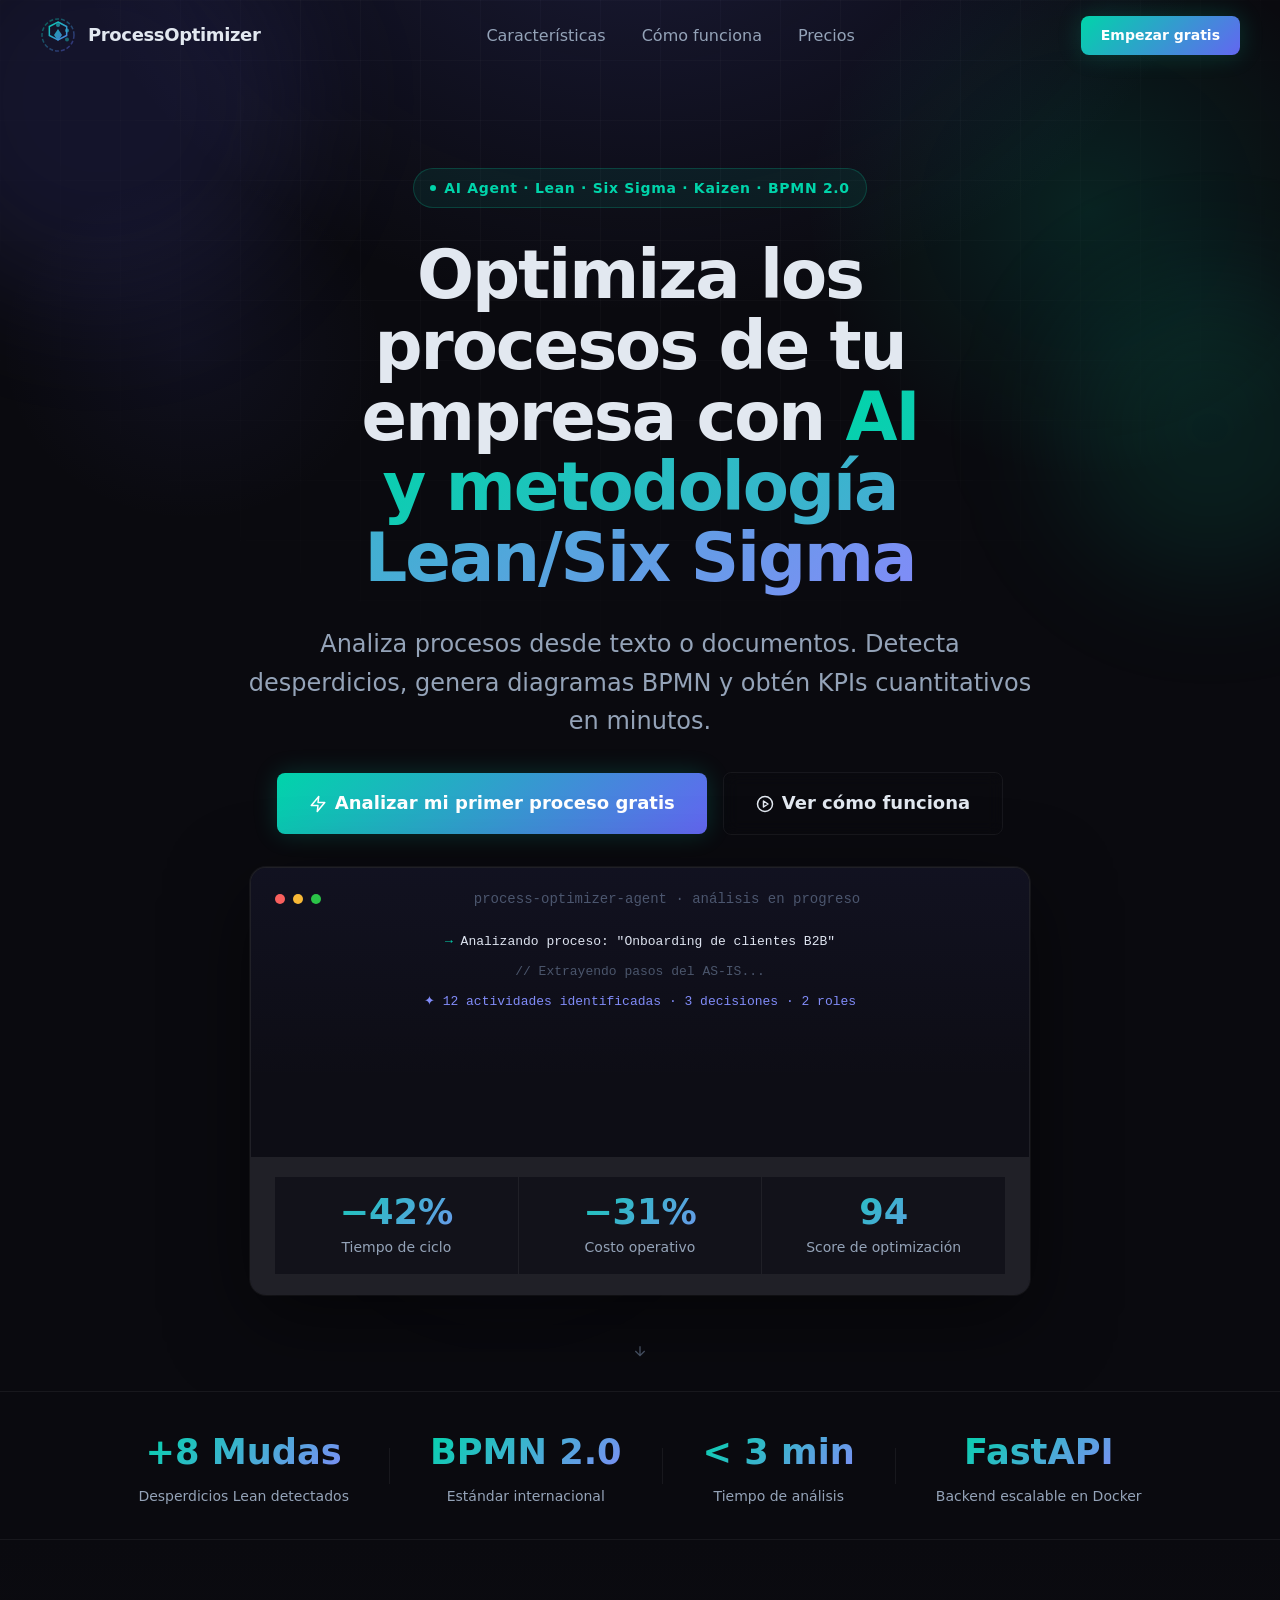
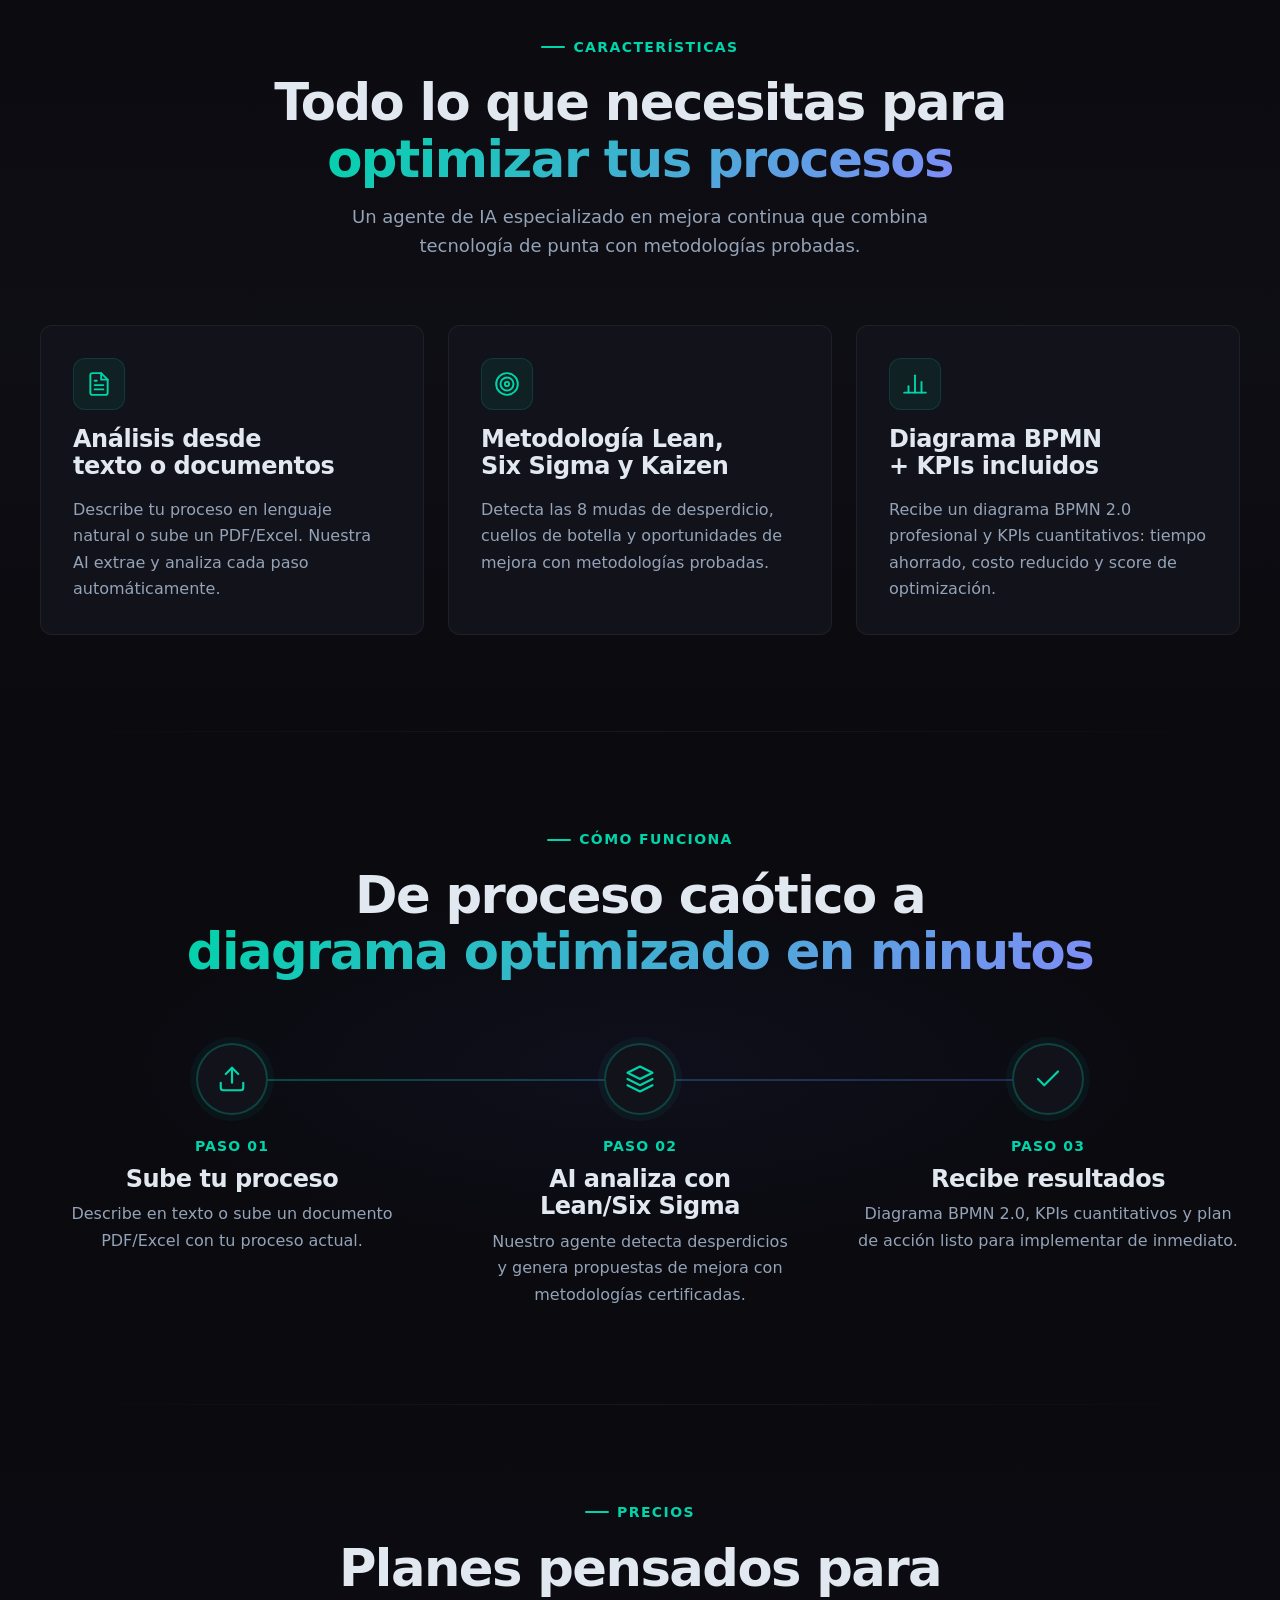
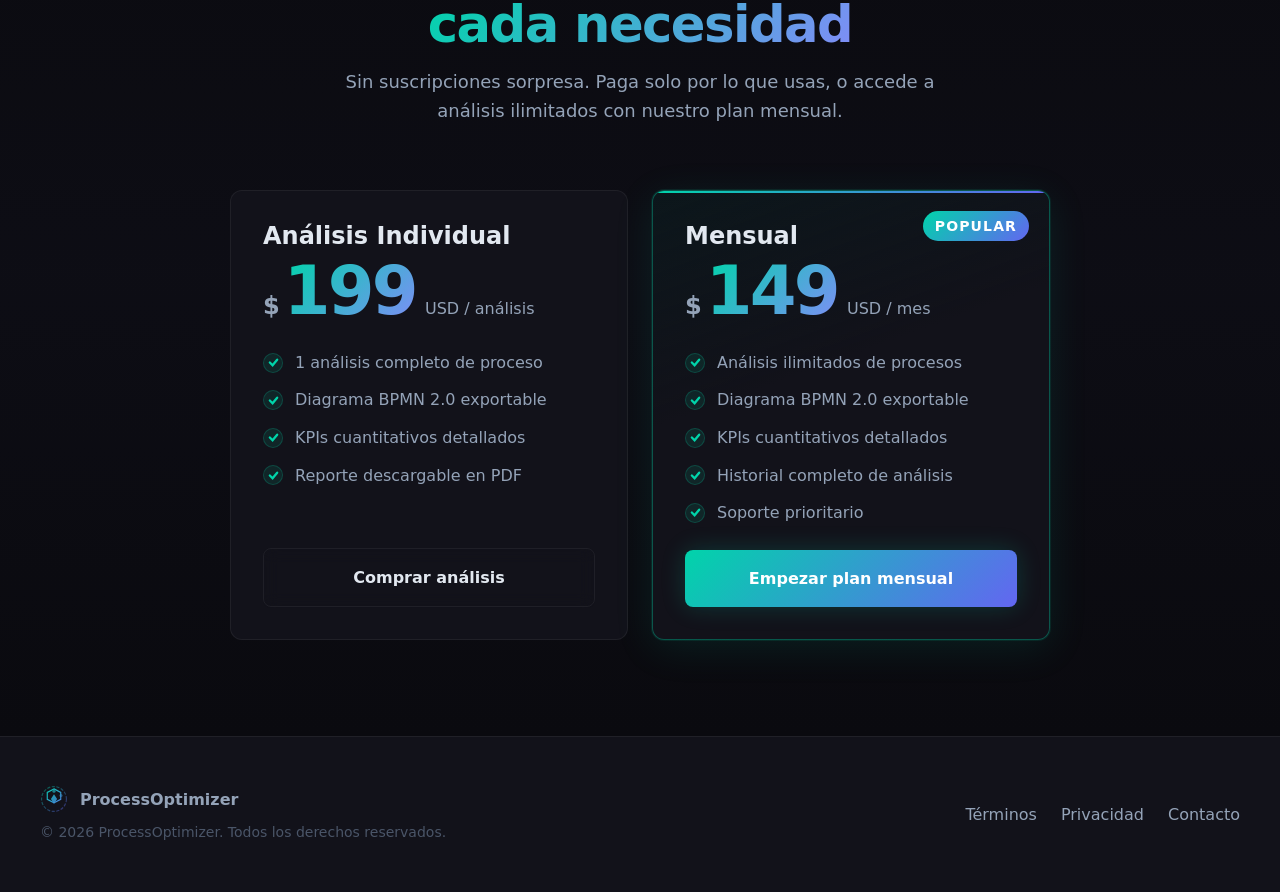
==== docs/index.html @ 510ff32e "feat: add frontend SaaS pages (landing + dashboard) - index.html: Landing page with hero, features, " ====
<!DOCTYPE html>
<html lang="es" data-theme="dark">
<head>
  <meta charset="UTF-8" />
  <meta name="viewport" content="width=device-width, initial-scale=1.0" />
  <title>ProcessOptimizer — Optimiza procesos con AI y Lean/Six Sigma</title>
  <meta name="description" content="Analiza procesos desde texto o documentos. Detecta desperdicios, genera diagramas BPMN 2.0 y obtén KPIs cuantitativos en minutos con metodología Lean/Six Sigma." />
  <meta property="og:title" content="ProcessOptimizer — AI + Lean/Six Sigma" />
  <meta property="og:description" content="Analiza procesos desde texto o documentos. Detecta desperdicios, genera diagramas BPMN 2.0 y obtén KPIs cuantitativos en minutos." />
  <meta property="og:type" content="website" />

  <!-- Fonts -->
  <link rel="preconnect" href="https://api.fontshare.com" crossorigin />
  <link href="https://api.fontshare.com/v2/css?f[]=general-sans@400,500,600,700&f[]=cabinet-grotesk@700,800&display=swap" rel="stylesheet" />

  <style>
    /* ============================================================
       DESIGN TOKENS
    ============================================================ */
    :root {
      /* Brand Colors */
      --color-bg: #0a0a0f;
      --color-surface: #12121a;
      --color-surface-2: #16161f;
      --color-border: rgba(255, 255, 255, 0.06);
      --color-border-hover: rgba(0, 212, 170, 0.3);

      /* Text */
      --color-text: #e2e8f0;
      --color-text-muted: #94a3b8;
      --color-text-faint: #4a5568;

      /* Accents */
      --color-primary: #00d4aa;
      --color-primary-hover: #00bfa0;
      --color-primary-glow: rgba(0, 212, 170, 0.15);
      --color-secondary: #6366f1;
      --color-secondary-glow: rgba(99, 102, 241, 0.15);

      /* Gradient */
      --gradient-brand: linear-gradient(135deg, #00d4aa 0%, #6366f1 100%);
      --gradient-brand-text: linear-gradient(135deg, #00d4aa 0%, #818cf8 100%);
      --gradient-hero-bg: radial-gradient(ellipse 80% 60% at 50% 0%, rgba(99, 102, 241, 0.12) 0%, transparent 70%),
                          radial-gradient(ellipse 40% 40% at 80% 20%, rgba(0, 212, 170, 0.08) 0%, transparent 60%);

      /* Type Scale */
      --text-xs: clamp(0.75rem, 0.7rem + 0.25vw, 0.875rem);
      --text-sm: clamp(0.875rem, 0.8rem + 0.35vw, 1rem);
      --text-base: clamp(1rem, 0.95rem + 0.25vw, 1.125rem);
      --text-lg: clamp(1.125rem, 1rem + 0.75vw, 1.5rem);
      --text-xl: clamp(1.5rem, 1.2rem + 1.25vw, 2.25rem);
      --text-2xl: clamp(2rem, 1.2rem + 2.5vw, 3.5rem);
      --text-3xl: clamp(2.5rem, 1rem + 4vw, 5rem);

      /* Spacing */
      --space-1: 0.25rem;
      --space-2: 0.5rem;
      --space-3: 0.75rem;
      --space-4: 1rem;
      --space-5: 1.25rem;
      --space-6: 1.5rem;
      --space-8: 2rem;
      --space-10: 2.5rem;
      --space-12: 3rem;
      --space-16: 4rem;
      --space-20: 5rem;
      --space-24: 6rem;

      /* Border radius */
      --radius-sm: 0.375rem;
      --radius-md: 0.5rem;
      --radius-lg: 0.75rem;
      --radius-xl: 12px;
      --radius-btn: 8px;
      --radius-full: 9999px;

      /* Transitions */
      --transition: 200ms cubic-bezier(0.16, 1, 0.3, 1);
      --transition-slow: 400ms cubic-bezier(0.16, 1, 0.3, 1);

      /* Layout */
      --content-narrow: 640px;
      --content-default: 960px;
      --content-wide: 1200px;

      /* Fonts */
      --font-body: 'General Sans', 'Inter', system-ui, sans-serif;
      --font-display: 'Cabinet Grotesk', 'General Sans', system-ui, sans-serif;
    }

    /* ============================================================
       BASE RESET
    ============================================================ */
    *, *::before, *::after {
      box-sizing: border-box;
      margin: 0;
      padding: 0;
    }

    html {
      -webkit-font-smoothing: antialiased;
      -moz-osx-font-smoothing: grayscale;
      text-rendering: optimizeLegibility;
      text-size-adjust: none;
      scroll-behavior: smooth;
      scroll-padding-top: 80px;
    }

    body {
      min-height: 100dvh;
      font-family: var(--font-body);
      font-size: var(--text-base);
      color: var(--color-text);
      background-color: var(--color-bg);
      line-height: 1.6;
      overflow-x: hidden;
    }

    img, picture, video, canvas, svg { display: block; max-width: 100%; }
    ul[role='list'], ol[role='list'] { list-style: none; }
    input, button, textarea, select { font: inherit; color: inherit; }
    h1, h2, h3, h4 { text-wrap: balance; line-height: 1.15; }
    p, li { text-wrap: pretty; max-width: 72ch; }

    a { color: inherit; text-decoration: none; }
    button { cursor: pointer; background: none; border: none; }

    ::selection {
      background: rgba(0, 212, 170, 0.2);
      color: var(--color-text);
    }

    :focus-visible {
      outline: 2px solid var(--color-primary);
      outline-offset: 3px;
      border-radius: var(--radius-sm);
    }

    @media (prefers-reduced-motion: reduce) {
      *, *::before, *::after {
        animation-duration: 0.01ms !important;
        animation-iteration-count: 1 !important;
        transition-duration: 0.01ms !important;
      }
    }

    /* ============================================================
       ANIMATED BACKGROUND GRID
    ============================================================ */
    .hero-bg {
      position: absolute;
      inset: 0;
      overflow: hidden;
      pointer-events: none;
      z-index: 0;
    }

    .hero-bg::before {
      content: '';
      position: absolute;
      inset: 0;
      background-image:
        linear-gradient(rgba(255,255,255,0.025) 1px, transparent 1px),
        linear-gradient(90deg, rgba(255,255,255,0.025) 1px, transparent 1px);
      background-size: 60px 60px;
      mask-image: radial-gradient(ellipse 80% 70% at 50% 0%, black 30%, transparent 80%);
      -webkit-mask-image: radial-gradient(ellipse 80% 70% at 50% 0%, black 30%, transparent 80%);
    }

    .hero-bg::after {
      content: '';
      position: absolute;
      inset: 0;
      background:
        radial-gradient(ellipse 70% 50% at 50% -10%, rgba(99, 102, 241, 0.18) 0%, transparent 65%),
        radial-gradient(ellipse 40% 35% at 85% 15%, rgba(0, 212, 170, 0.12) 0%, transparent 55%),
        radial-gradient(ellipse 30% 25% at 15% 25%, rgba(99, 102, 241, 0.07) 0%, transparent 50%);
      animation: bgPulse 8s ease-in-out infinite alternate;
    }

    @keyframes bgPulse {
      0% { opacity: 0.7; }
      100% { opacity: 1; }
    }

    /* Floating orbs */
    .orb {
      position: absolute;
      border-radius: 50%;
      filter: blur(60px);
      pointer-events: none;
      animation: orbFloat 12s ease-in-out infinite;
    }
    .orb-1 {
      width: 400px; height: 400px;
      background: rgba(99, 102, 241, 0.12);
      top: -100px; left: -100px;
      animation-delay: 0s;
    }
    .orb-2 {
      width: 300px; height: 300px;
      background: rgba(0, 212, 170, 0.1);
      top: 20%; right: -80px;
      animation-delay: -4s;
    }
    .orb-3 {
      width: 250px; height: 250px;
      background: rgba(99, 102, 241, 0.08);
      bottom: 10%; left: 30%;
      animation-delay: -8s;
    }

    @keyframes orbFloat {
      0%, 100% { transform: translateY(0) scale(1); }
      33% { transform: translateY(-30px) scale(1.05); }
      66% { transform: translateY(20px) scale(0.95); }
    }

    /* ============================================================
       TYPOGRAPHY HELPERS
    ============================================================ */
    .gradient-text {
      background: var(--gradient-brand-text);
      -webkit-background-clip: text;
      -webkit-text-fill-color: transparent;
      background-clip: text;
    }

    .section-label {
      font-size: var(--text-xs);
      font-weight: 600;
      letter-spacing: 0.1em;
      text-transform: uppercase;
      color: var(--color-primary);
      display: inline-flex;
      align-items: center;
      gap: var(--space-2);
    }

    .section-label::before {
      content: '';
      display: block;
      width: 24px;
      height: 2px;
      background: var(--color-primary);
      border-radius: var(--radius-full);
    }

    /* ============================================================
       BUTTONS
    ============================================================ */
    .btn {
      display: inline-flex;
      align-items: center;
      justify-content: center;
      gap: var(--space-2);
      font-size: var(--text-sm);
      font-weight: 600;
      border-radius: var(--radius-btn);
      padding: var(--space-3) var(--space-6);
      transition: all var(--transition);
      white-space: nowrap;
      position: relative;
      overflow: hidden;
    }

    .btn-primary {
      background: var(--gradient-brand);
      color: #fff;
      box-shadow: 0 0 24px rgba(0, 212, 170, 0.2);
    }

    .btn-primary:hover {
      transform: translateY(-2px);
      box-shadow: 0 4px 32px rgba(0, 212, 170, 0.35);
    }

    .btn-primary:active {
      transform: translateY(0);
    }

    .btn-outline {
      background: transparent;
      color: var(--color-text);
      border: 1px solid var(--color-border);
      backdrop-filter: blur(8px);
    }

    .btn-outline:hover {
      border-color: rgba(0, 212, 170, 0.4);
      color: var(--color-primary);
      background: rgba(0, 212, 170, 0.05);
    }

    .btn-ghost {
      color: var(--color-text-muted);
      font-size: var(--text-sm);
      font-weight: 500;
      padding: var(--space-2) var(--space-4);
    }

    .btn-ghost:hover {
      color: var(--color-text);
    }

    .btn-sm {
      padding: var(--space-2) var(--space-5);
      font-size: var(--text-xs);
    }

    /* ============================================================
       NAVIGATION
    ============================================================ */
    .nav {
      position: fixed;
      top: 0;
      left: 0;
      right: 0;
      z-index: 100;
      height: 72px;
      display: flex;
      align-items: center;
      padding: 0 var(--space-6);
      transition: background var(--transition-slow), box-shadow var(--transition-slow), border-color var(--transition-slow);
      border-bottom: 1px solid transparent;
    }

    .nav.scrolled {
      background: rgba(10, 10, 15, 0.85);
      backdrop-filter: blur(16px);
      -webkit-backdrop-filter: blur(16px);
      border-bottom-color: var(--color-border);
      box-shadow: 0 4px 24px rgba(0,0,0,0.3);
    }

    .nav-inner {
      max-width: var(--content-wide);
      width: 100%;
      margin: 0 auto;
      display: flex;
      align-items: center;
      justify-content: space-between;
      gap: var(--space-8);
    }

    .nav-logo {
      display: flex;
      align-items: center;
      gap: var(--space-3);
      flex-shrink: 0;
    }

    .nav-logo-text {
      font-family: var(--font-display);
      font-size: 1.125rem;
      font-weight: 800;
      letter-spacing: -0.02em;
      color: var(--color-text);
    }

    .nav-links {
      display: flex;
      align-items: center;
      gap: var(--space-1);
      list-style: none;
    }

    .nav-links a {
      font-size: var(--text-sm);
      font-weight: 500;
      color: var(--color-text-muted);
      padding: var(--space-2) var(--space-4);
      border-radius: var(--radius-md);
      transition: color var(--transition), background var(--transition);
    }

    .nav-links a:hover {
      color: var(--color-text);
      background: rgba(255,255,255,0.05);
    }

    .nav-right {
      display: flex;
      align-items: center;
      gap: var(--space-3);
    }

    /* Hamburger */
    .nav-hamburger {
      display: none;
      flex-direction: column;
      justify-content: center;
      align-items: center;
      gap: 5px;
      width: 40px;
      height: 40px;
      border-radius: var(--radius-md);
      transition: background var(--transition);
    }

    .nav-hamburger:hover {
      background: rgba(255,255,255,0.05);
    }

    .nav-hamburger span {
      display: block;
      width: 22px;
      height: 2px;
      background: var(--color-text-muted);
      border-radius: var(--radius-full);
      transition: all var(--transition);
    }

    .nav-hamburger.open span:nth-child(1) {
      transform: translateY(7px) rotate(45deg);
    }
    .nav-hamburger.open span:nth-child(2) {
      opacity: 0;
      transform: scaleX(0);
    }
    .nav-hamburger.open span:nth-child(3) {
      transform: translateY(-7px) rotate(-45deg);
    }

    /* Mobile menu */
    .nav-mobile {
      position: fixed;
      top: 72px;
      left: 0;
      right: 0;
      background: rgba(10, 10, 15, 0.97);
      backdrop-filter: blur(20px);
      -webkit-backdrop-filter: blur(20px);
      border-bottom: 1px solid var(--color-border);
      padding: var(--space-6);
      display: flex;
      flex-direction: column;
      gap: var(--space-2);
      z-index: 99;
      transform: translateY(-100%);
      opacity: 0;
      transition: transform var(--transition-slow), opacity var(--transition-slow);
      pointer-events: none;
    }

    .nav-mobile.open {
      transform: translateY(0);
      opacity: 1;
      pointer-events: all;
    }

    .nav-mobile a {
      font-size: var(--text-base);
      font-weight: 500;
      color: var(--color-text-muted);
      padding: var(--space-3) var(--space-4);
      border-radius: var(--radius-md);
      transition: all var(--transition);
    }

    .nav-mobile a:hover {
      color: var(--color-text);
      background: rgba(255,255,255,0.05);
    }

    .nav-mobile .btn {
      width: 100%;
      margin-top: var(--space-2);
    }

    /* ============================================================
       HERO SECTION
    ============================================================ */
    .hero {
      position: relative;
      min-height: 100vh;
      display: flex;
      align-items: center;
      padding: 0 var(--space-6);
      padding-top: 72px;
      overflow: hidden;
    }

    .hero-content {
      position: relative;
      z-index: 1;
      max-width: var(--content-wide);
      width: 100%;
      margin: 0 auto;
      padding: clamp(var(--space-16), 10vw, var(--space-24)) 0;
      display: flex;
      flex-direction: column;
      align-items: center;
      text-align: center;
      gap: var(--space-8);
    }

    .hero-badge {
      display: inline-flex;
      align-items: center;
      gap: var(--space-2);
      background: rgba(0, 212, 170, 0.08);
      border: 1px solid rgba(0, 212, 170, 0.2);
      padding: var(--space-2) var(--space-4);
      border-radius: var(--radius-full);
      font-size: var(--text-xs);
      font-weight: 600;
      color: var(--color-primary);
      letter-spacing: 0.05em;
    }

    .hero-badge-dot {
      width: 6px;
      height: 6px;
      border-radius: 50%;
      background: var(--color-primary);
      animation: pulse 2s ease-in-out infinite;
    }

    @keyframes pulse {
      0%, 100% { opacity: 1; transform: scale(1); }
      50% { opacity: 0.6; transform: scale(0.85); }
    }

    .hero h1 {
      font-family: var(--font-display);
      font-size: var(--text-3xl);
      font-weight: 800;
      letter-spacing: -0.03em;
      line-height: 1.05;
      max-width: 16ch;
    }

    .hero-sub {
      font-size: var(--text-lg);
      color: var(--color-text-muted);
      max-width: 52ch;
      line-height: 1.6;
    }

    .hero-ctas {
      display: flex;
      align-items: center;
      gap: var(--space-4);
      flex-wrap: wrap;
      justify-content: center;
    }

    .hero-ctas .btn {
      padding: var(--space-4) var(--space-8);
      font-size: var(--text-base);
    }

    .hero-ctas .btn-outline {
      display: flex;
      align-items: center;
      gap: var(--space-2);
    }

    .hero-scroll-hint {
      position: absolute;
      bottom: var(--space-8);
      left: 50%;
      transform: translateX(-50%);
      display: flex;
      flex-direction: column;
      align-items: center;
      gap: var(--space-2);
      color: var(--color-text-faint);
      font-size: var(--text-xs);
      animation: scrollBounce 2s ease-in-out infinite;
    }

    @keyframes scrollBounce {
      0%, 100% { transform: translateX(-50%) translateY(0); }
      50% { transform: translateX(-50%) translateY(6px); }
    }

    /* Hero visual: floating card mockup */
    .hero-visual {
      width: 100%;
      max-width: 780px;
      background: var(--color-surface);
      border: 1px solid var(--color-border);
      border-radius: 16px;
      overflow: hidden;
      box-shadow: 0 24px 80px rgba(0,0,0,0.5), 0 0 0 1px var(--color-border);
      position: relative;
    }

    .hero-visual::before {
      content: '';
      position: absolute;
      inset: 0;
      background: linear-gradient(180deg, rgba(99,102,241,0.05) 0%, transparent 50%);
      pointer-events: none;
      z-index: 1;
    }

    .hero-terminal {
      background: #0d0d15;
      padding: var(--space-5) var(--space-6);
    }

    .terminal-bar {
      display: flex;
      align-items: center;
      gap: var(--space-2);
      margin-bottom: var(--space-4);
    }

    .terminal-dot {
      width: 10px; height: 10px; border-radius: 50%;
    }
    .dot-red { background: #ff5f57; }
    .dot-yellow { background: #febc2e; }
    .dot-green { background: #28c840; }

    .terminal-title {
      flex: 1;
      text-align: center;
      font-size: var(--text-xs);
      color: var(--color-text-faint);
      font-family: 'SF Mono', 'Fira Code', monospace;
    }

    .terminal-line {
      font-family: 'SF Mono', 'Fira Code', 'Consolas', monospace;
      font-size: 0.8125rem;
      line-height: 1.7;
      color: #a8b1c2;
      padding: var(--space-1) 0;
    }

    .terminal-line .prompt { color: #00d4aa; }
    .terminal-line .cmd { color: #e2e8f0; }
    .terminal-line .comment { color: #4a5568; }
    .terminal-line .output { color: #818cf8; }
    .terminal-line .success { color: #00d4aa; }
    .terminal-line .warning { color: #fbbf24; }

    .hero-metrics {
      display: grid;
      grid-template-columns: repeat(3, 1fr);
      padding: var(--space-5) var(--space-6);
      gap: 1px;
      background: var(--color-border);
    }

    .metric-card {
      background: var(--color-surface);
      padding: var(--space-4) var(--space-5);
      text-align: center;
    }

    .metric-value {
      font-family: var(--font-display);
      font-size: var(--text-xl);
      font-weight: 800;
      background: var(--gradient-brand-text);
      -webkit-background-clip: text;
      -webkit-text-fill-color: transparent;
      background-clip: text;
      line-height: 1.1;
    }

    .metric-label {
      font-size: var(--text-xs);
      color: var(--color-text-muted);
      margin-top: var(--space-1);
    }

    /* ============================================================
       SECTIONS COMMON
    ============================================================ */
    .section {
      padding: clamp(var(--space-16), 8vw, var(--space-24)) var(--space-6);
    }

    .section-inner {
      max-width: var(--content-wide);
      margin: 0 auto;
    }

    .section-header {
      text-align: center;
      margin-bottom: clamp(var(--space-10), 5vw, var(--space-16));
      display: flex;
      flex-direction: column;
      align-items: center;
      gap: var(--space-4);
    }

    .section-title {
      font-family: var(--font-display);
      font-size: var(--text-2xl);
      font-weight: 800;
      letter-spacing: -0.03em;
      line-height: 1.1;
    }

    .section-desc {
      font-size: var(--text-base);
      color: var(--color-text-muted);
      max-width: 52ch;
      text-align: center;
    }

    /* ============================================================
       FEATURES SECTION
    ============================================================ */
    .features {
      background: linear-gradient(180deg, var(--color-bg) 0%, rgba(18,18,26,0.5) 50%, var(--color-bg) 100%);
    }

    .features-grid {
      display: grid;
      grid-template-columns: repeat(3, 1fr);
      gap: var(--space-6);
    }

    .feature-card {
      background: var(--color-surface);
      border: 1px solid var(--color-border);
      border-radius: var(--radius-xl);
      padding: var(--space-8);
      display: flex;
      flex-direction: column;
      gap: var(--space-4);
      position: relative;
      overflow: hidden;
      transition: border-color var(--transition), box-shadow var(--transition), transform var(--transition);
    }

    .feature-card::before {
      content: '';
      position: absolute;
      inset: 0;
      background: radial-gradient(circle at top left, rgba(0, 212, 170, 0.04) 0%, transparent 60%);
      opacity: 0;
      transition: opacity var(--transition);
    }

    .feature-card:hover {
      border-color: var(--color-border-hover);
      box-shadow: 0 8px 32px rgba(0, 212, 170, 0.08), 0 0 0 1px rgba(0, 212, 170, 0.1);
      transform: translateY(-4px);
    }

    .feature-card:hover::before { opacity: 1; }

    .feature-icon {
      width: 52px;
      height: 52px;
      border-radius: var(--radius-lg);
      background: rgba(0, 212, 170, 0.08);
      border: 1px solid rgba(0, 212, 170, 0.15);
      display: flex;
      align-items: center;
      justify-content: center;
      flex-shrink: 0;
      color: var(--color-primary);
    }

    .feature-title {
      font-family: var(--font-display);
      font-size: var(--text-lg);
      font-weight: 700;
      color: var(--color-text);
      letter-spacing: -0.02em;
    }

    .feature-desc {
      font-size: var(--text-sm);
      color: var(--color-text-muted);
      line-height: 1.65;
    }

    /* ============================================================
       HOW IT WORKS
    ============================================================ */
    .how-it-works {
      position: relative;
    }

    .how-it-works::before {
      content: '';
      position: absolute;
      inset: 0;
      background: radial-gradient(ellipse 60% 40% at 50% 50%, rgba(99, 102, 241, 0.06) 0%, transparent 70%);
      pointer-events: none;
    }

    .steps-grid {
      display: grid;
      grid-template-columns: repeat(3, 1fr);
      gap: var(--space-6);
      position: relative;
    }

    .steps-grid::before {
      content: '';
      position: absolute;
      top: 36px;
      left: calc(16.66% + 26px);
      right: calc(16.66% + 26px);
      height: 2px;
      background: linear-gradient(90deg, rgba(0,212,170,0.3), rgba(99,102,241,0.3));
      z-index: 0;
    }

    .step-card {
      display: flex;
      flex-direction: column;
      align-items: center;
      text-align: center;
      gap: var(--space-5);
      position: relative;
      z-index: 1;
    }

    .step-number-wrap {
      position: relative;
    }

    .step-number {
      width: 72px;
      height: 72px;
      border-radius: 50%;
      background: var(--color-surface);
      border: 2px solid rgba(0, 212, 170, 0.3);
      display: flex;
      align-items: center;
      justify-content: center;
      font-family: var(--font-display);
      font-size: var(--text-xl);
      font-weight: 800;
      background: var(--gradient-brand);
      -webkit-background-clip: text;
      -webkit-text-fill-color: transparent;
      background-clip: text;
      box-shadow: 0 0 0 4px rgba(0, 212, 170, 0.08), 0 0 24px rgba(0, 212, 170, 0.12);
      position: relative;
    }

    .step-number::before {
      content: '';
      position: absolute;
      inset: -2px;
      border-radius: 50%;
      background: var(--gradient-brand);
      z-index: -1;
      opacity: 0.4;
    }

    .step-number-inner {
      width: 72px;
      height: 72px;
      border-radius: 50%;
      background: var(--color-surface);
      border: 2px solid transparent;
      display: flex;
      align-items: center;
      justify-content: center;
      font-family: var(--font-display);
      font-size: var(--text-xl);
      font-weight: 800;
      position: relative;
      z-index: 1;
    }

    .step-number-gradient {
      position: absolute;
      inset: 0;
      border-radius: 50%;
      padding: 2px;
      background: var(--gradient-brand);
      -webkit-mask: linear-gradient(#fff 0 0) content-box, linear-gradient(#fff 0 0);
      -webkit-mask-composite: destination-out;
      mask-composite: exclude;
    }

    .step-icon-wrap {
      width: 72px;
      height: 72px;
      border-radius: 50%;
      background: var(--color-surface);
      border: 2px solid rgba(0, 212, 170, 0.25);
      display: flex;
      align-items: center;
      justify-content: center;
      color: var(--color-primary);
      box-shadow: 0 0 0 6px rgba(0, 212, 170, 0.05);
      transition: box-shadow var(--transition), border-color var(--transition);
    }

    .step-card:hover .step-icon-wrap {
      box-shadow: 0 0 0 8px rgba(0, 212, 170, 0.08), 0 0 24px rgba(0,212,170,0.15);
      border-color: rgba(0, 212, 170, 0.5);
    }

    .step-content {
      display: flex;
      flex-direction: column;
      gap: var(--space-2);
    }

    .step-num-label {
      font-size: var(--text-xs);
      font-weight: 600;
      color: var(--color-primary);
      text-transform: uppercase;
      letter-spacing: 0.08em;
    }

    .step-title {
      font-family: var(--font-display);
      font-size: var(--text-lg);
      font-weight: 700;
      color: var(--color-text);
      letter-spacing: -0.02em;
    }

    .step-desc {
      font-size: var(--text-sm);
      color: var(--color-text-muted);
      line-height: 1.65;
    }

    /* ============================================================
       PRICING
    ============================================================ */
    .pricing {
      background: linear-gradient(180deg, var(--color-bg) 0%, rgba(14,14,22,0.8) 50%, var(--color-bg) 100%);
    }

    .pricing-grid {
      display: grid;
      grid-template-columns: repeat(2, 1fr);
      gap: var(--space-6);
      max-width: 820px;
      margin: 0 auto;
    }

    .pricing-card {
      background: var(--color-surface);
      border: 1px solid var(--color-border);
      border-radius: var(--radius-xl);
      padding: var(--space-8);
      display: flex;
      flex-direction: column;
      gap: var(--space-6);
      position: relative;
      overflow: hidden;
      transition: border-color var(--transition), box-shadow var(--transition), transform var(--transition);
    }

    .pricing-card:hover {
      transform: translateY(-4px);
      border-color: rgba(0, 212, 170, 0.2);
      box-shadow: 0 8px 40px rgba(0, 212, 170, 0.08);
    }

    .pricing-card.popular {
      border-color: rgba(0, 212, 170, 0.35);
      box-shadow: 0 0 0 1px rgba(0, 212, 170, 0.1), 0 8px 40px rgba(0, 212, 170, 0.1);
      background: linear-gradient(160deg, rgba(0, 212, 170, 0.05) 0%, var(--color-surface) 40%);
    }

    .pricing-card.popular::before {
      content: '';
      position: absolute;
      top: 0; left: 0; right: 0;
      height: 2px;
      background: var(--gradient-brand);
    }

    .popular-badge {
      position: absolute;
      top: var(--space-5);
      right: var(--space-5);
      background: var(--gradient-brand);
      color: #fff;
      font-size: var(--text-xs);
      font-weight: 700;
      letter-spacing: 0.08em;
      text-transform: uppercase;
      padding: var(--space-1) var(--space-3);
      border-radius: var(--radius-full);
    }

    .pricing-header {
      display: flex;
      flex-direction: column;
      gap: var(--space-2);
    }

    .pricing-name {
      font-family: var(--font-display);
      font-size: var(--text-lg);
      font-weight: 700;
      color: var(--color-text);
    }

    .pricing-price {
      display: flex;
      align-items: baseline;
      gap: var(--space-1);
    }

    .price-amount {
      font-family: var(--font-display);
      font-size: var(--text-3xl);
      font-weight: 800;
      letter-spacing: -0.04em;
      line-height: 1;
      background: var(--gradient-brand-text);
      -webkit-background-clip: text;
      -webkit-text-fill-color: transparent;
      background-clip: text;
    }

    .price-currency {
      font-size: var(--text-lg);
      font-weight: 600;
      color: var(--color-text-muted);
    }

    .price-period {
      font-size: var(--text-sm);
      color: var(--color-text-muted);
    }

    .pricing-features {
      list-style: none;
      display: flex;
      flex-direction: column;
      gap: var(--space-3);
      flex: 1;
    }

    .pricing-features li {
      display: flex;
      align-items: center;
      gap: var(--space-3);
      font-size: var(--text-sm);
      color: var(--color-text-muted);
      max-width: none;
    }

    .pricing-features .check-icon {
      flex-shrink: 0;
      width: 20px;
      height: 20px;
      border-radius: 50%;
      background: rgba(0, 212, 170, 0.1);
      border: 1px solid rgba(0, 212, 170, 0.2);
      display: flex;
      align-items: center;
      justify-content: center;
      color: var(--color-primary);
    }

    .pricing-cta {
      width: 100%;
      justify-content: center;
      padding: var(--space-4);
    }

    /* ============================================================
       FOOTER
    ============================================================ */
    .footer {
      background: var(--color-surface);
      border-top: 1px solid var(--color-border);
      padding: var(--space-12) var(--space-6);
    }

    .footer-inner {
      max-width: var(--content-wide);
      margin: 0 auto;
      display: flex;
      align-items: center;
      justify-content: space-between;
      flex-wrap: wrap;
      gap: var(--space-6);
    }

    .footer-brand {
      display: flex;
      flex-direction: column;
      gap: var(--space-2);
    }

    .footer-logo {
      display: flex;
      align-items: center;
      gap: var(--space-3);
    }

    .footer-logo-text {
      font-family: var(--font-display);
      font-size: 1rem;
      font-weight: 800;
      color: var(--color-text-muted);
    }

    .footer-copy {
      font-size: var(--text-xs);
      color: var(--color-text-faint);
    }

    .footer-links {
      display: flex;
      align-items: center;
      gap: var(--space-6);
    }

    .footer-links a {
      font-size: var(--text-sm);
      color: var(--color-text-muted);
      transition: color var(--transition);
    }

    .footer-links a:hover {
      color: var(--color-text);
    }

    /* ============================================================
       SCROLL ANIMATIONS
    ============================================================ */
    .fade-up {
      opacity: 0;
      transform: translateY(32px);
      transition: opacity 0.7s cubic-bezier(0.16, 1, 0.3, 1), transform 0.7s cubic-bezier(0.16, 1, 0.3, 1);
    }

    .fade-up.visible {
      opacity: 1;
      transform: translateY(0);
    }

    .fade-up-delay-1 { transition-delay: 0.1s; }
    .fade-up-delay-2 { transition-delay: 0.2s; }
    .fade-up-delay-3 { transition-delay: 0.3s; }
    .fade-up-delay-4 { transition-delay: 0.4s; }
    .fade-up-delay-5 { transition-delay: 0.5s; }

    /* ============================================================
       DIVIDER ORNAMENT
    ============================================================ */
    .divider {
      height: 1px;
      background: linear-gradient(90deg, transparent, var(--color-border), transparent);
      max-width: var(--content-wide);
      margin: 0 auto;
    }

    /* ============================================================
       TRUST BAR
    ============================================================ */
    .trust-bar {
      padding: var(--space-8) var(--space-6);
      border-top: 1px solid var(--color-border);
      border-bottom: 1px solid var(--color-border);
    }

    .trust-bar-inner {
      max-width: var(--content-wide);
      margin: 0 auto;
      display: flex;
      align-items: center;
      justify-content: center;
      gap: var(--space-10);
      flex-wrap: wrap;
    }

    .trust-item {
      display: flex;
      flex-direction: column;
      align-items: center;
      gap: var(--space-1);
    }

    .trust-value {
      font-family: var(--font-display);
      font-size: var(--text-xl);
      font-weight: 800;
      background: var(--gradient-brand-text);
      -webkit-background-clip: text;
      -webkit-text-fill-color: transparent;
      background-clip: text;
    }

    .trust-label {
      font-size: var(--text-xs);
      color: var(--color-text-muted);
      text-align: center;
    }

    .trust-sep {
      width: 1px;
      height: 36px;
      background: var(--color-border);
    }

    /* ============================================================
       RESPONSIVE
    ============================================================ */
    @media (max-width: 768px) {
      .nav-links, .nav-right .btn { display: none; }
      .nav-hamburger { display: flex; }

      .hero h1 { font-size: clamp(2rem, 8vw, 3rem); }
      .hero-sub { font-size: var(--text-base); }

      .hero-metrics { grid-template-columns: repeat(3, 1fr); }

      .features-grid {
        grid-template-columns: 1fr;
        gap: var(--space-4);
      }

      .steps-grid {
        grid-template-columns: 1fr;
        gap: var(--space-8);
      }

      .steps-grid::before { display: none; }

      .pricing-grid {
        grid-template-columns: 1fr;
      }

      .footer-inner {
        flex-direction: column;
        align-items: flex-start;
      }

      .hero-ctas { flex-direction: column; width: 100%; }
      .hero-ctas .btn { width: 100%; }

      .trust-sep { display: none; }
      .trust-bar-inner { gap: var(--space-6); }
    }

    @media (max-width: 480px) {
      .hero-metrics { grid-template-columns: 1fr; }
      .metric-card { padding: var(--space-3); }
    }
  </style>
</head>
<body>

  <!-- ============================================================
       NAVIGATION
  ============================================================ -->
  <nav class="nav" id="navbar" role="navigation" aria-label="Navegación principal">
    <div class="nav-inner">
      <!-- Logo -->
      <a href="#" class="nav-logo" aria-label="ProcessOptimizer - Inicio">
        <svg width="36" height="36" viewBox="0 0 36 36" fill="none" aria-hidden="true">
          <!-- Outer ring -->
          <circle cx="18" cy="18" r="16" stroke="url(#logoGrad)" stroke-width="1.5" stroke-dasharray="4 2" opacity="0.4"/>
          <!-- Hexagonal process nodes -->
          <path d="M18 5 L26.66 9.5 L26.66 18.5 L18 23 L9.34 18.5 L9.34 9.5 Z" stroke="url(#logoGrad)" stroke-width="1.5" fill="none"/>
          <!-- Center diamond -->
          <path d="M18 12 L22 18 L18 24 L14 18 Z" fill="url(#logoGrad)" opacity="0.9"/>
          <!-- Connecting arrows -->
          <circle cx="18" cy="8" r="2" fill="url(#logoGrad)" opacity="0.7"/>
          <circle cx="27" cy="13.5" r="2" fill="url(#logoGrad2)" opacity="0.7"/>
          <circle cx="27" cy="22.5" r="2" fill="url(#logoGrad2)" opacity="0.5"/>
          <defs>
            <linearGradient id="logoGrad" x1="5" y1="5" x2="31" y2="31" gradientUnits="userSpaceOnUse">
              <stop stop-color="#00d4aa"/>
              <stop offset="1" stop-color="#6366f1"/>
            </linearGradient>
            <linearGradient id="logoGrad2" x1="5" y1="5" x2="31" y2="31" gradientUnits="userSpaceOnUse">
              <stop stop-color="#6366f1"/>
              <stop offset="1" stop-color="#00d4aa"/>
            </linearGradient>
          </defs>
        </svg>
        <span class="nav-logo-text">ProcessOptimizer</span>
      </a>

      <!-- Desktop links -->
      <ul class="nav-links" role="list">
        <li><a href="#caracteristicas">Características</a></li>
        <li><a href="#como-funciona">Cómo funciona</a></li>
        <li><a href="#precios">Precios</a></li>
      </ul>

      <!-- Desktop CTA + hamburger -->
      <div class="nav-right">
        <a href="app.html" class="btn btn-primary btn-sm">Empezar gratis</a>
        <button class="nav-hamburger" id="hamburger" aria-label="Abrir menú" aria-expanded="false">
          <span></span><span></span><span></span>
        </button>
      </div>
    </div>
  </nav>

  <!-- Mobile menu -->
  <div class="nav-mobile" id="mobileMenu" role="dialog" aria-label="Menú móvil">
    <a href="#caracteristicas" class="mobile-link">Características</a>
    <a href="#como-funciona" class="mobile-link">Cómo funciona</a>
    <a href="#precios" class="mobile-link">Precios</a>
    <a href="app.html" class="btn btn-primary">Empezar gratis</a>
  </div>

  <!-- ============================================================
       HERO
  ============================================================ -->
  <section class="hero" aria-labelledby="hero-headline">
    <div class="hero-bg" aria-hidden="true">
      <div class="orb orb-1"></div>
      <div class="orb orb-2"></div>
      <div class="orb orb-3"></div>
    </div>

    <div class="hero-content">
      <!-- Badge -->
      <div class="hero-badge fade-up">
        <span class="hero-badge-dot" aria-hidden="true"></span>
        AI Agent · Lean · Six Sigma · Kaizen · BPMN 2.0
      </div>

      <!-- Headline -->
      <h1 id="hero-headline" class="fade-up fade-up-delay-1">
        Optimiza los procesos de tu empresa con
        <span class="gradient-text"> AI y metodología Lean/Six Sigma</span>
      </h1>

      <!-- Sub -->
      <p class="hero-sub fade-up fade-up-delay-2">
        Analiza procesos desde texto o documentos. Detecta desperdicios, genera diagramas BPMN y obtén KPIs cuantitativos en minutos.
      </p>

      <!-- CTAs -->
      <div class="hero-ctas fade-up fade-up-delay-3">
        <a href="app.html" class="btn btn-primary">
          <svg width="18" height="18" viewBox="0 0 24 24" fill="none" stroke="currentColor" stroke-width="2" stroke-linecap="round" stroke-linejoin="round" aria-hidden="true">
            <path d="M13 2L3 14h9l-1 8 10-12h-9l1-8z"/>
          </svg>
          Analizar mi primer proceso gratis
        </a>
        <a href="#como-funciona" class="btn btn-outline">
          <svg width="18" height="18" viewBox="0 0 24 24" fill="none" stroke="currentColor" stroke-width="2" stroke-linecap="round" stroke-linejoin="round" aria-hidden="true">
            <circle cx="12" cy="12" r="10"/><polygon points="10 8 16 12 10 16 10 8"/>
          </svg>
          Ver cómo funciona
        </a>
      </div>

      <!-- Terminal mockup -->
      <div class="hero-visual fade-up fade-up-delay-4" role="img" aria-label="Interfaz del agente procesando un flujo de trabajo">
        <div class="hero-terminal">
          <div class="terminal-bar">
            <div class="terminal-dot dot-red"></div>
            <div class="terminal-dot dot-yellow"></div>
            <div class="terminal-dot dot-green"></div>
            <span class="terminal-title">process-optimizer-agent · análisis en progreso</span>
          </div>
          <div class="terminal-line"><span class="prompt">→</span> <span class="cmd">Analizando proceso: "Onboarding de clientes B2B"</span></div>
          <div class="terminal-line"><span class="comment">// Extrayendo pasos del AS-IS...</span></div>
          <div class="terminal-line"><span class="output">✦ 12 actividades identificadas · 3 decisiones · 2 roles</span></div>
          <div class="terminal-line"><span class="comment">// Aplicando metodología Lean/Six Sigma...</span></div>
          <div class="terminal-line"><span class="warning">⚠ Muda detectada: espera (×3), retrabajo (×2), movimiento innecesario (×1)</span></div>
          <div class="terminal-line"><span class="comment">// Generando propuesta TO-BE optimizada...</span></div>
          <div class="terminal-line"><span class="success">✓ BPMN 2.0 generado · KPIs calculados · Reporte listo</span></div>
        </div>
        <div class="hero-metrics" role="list" aria-label="KPIs de optimización">
          <div class="metric-card" role="listitem">
            <div class="metric-value">−42%</div>
            <div class="metric-label">Tiempo de ciclo</div>
          </div>
          <div class="metric-card" role="listitem">
            <div class="metric-value">−31%</div>
            <div class="metric-label">Costo operativo</div>
          </div>
          <div class="metric-card" role="listitem">
            <div class="metric-value">94</div>
            <div class="metric-label">Score de optimización</div>
          </div>
        </div>
      </div>
    </div>

    <!-- Scroll hint -->
    <div class="hero-scroll-hint" aria-hidden="true">
      <svg width="16" height="16" viewBox="0 0 24 24" fill="none" stroke="currentColor" stroke-width="2">
        <path d="M12 5v14M5 12l7 7 7-7"/>
      </svg>
    </div>
  </section>

  <!-- ============================================================
       TRUST BAR
  ============================================================ -->
  <div class="trust-bar" aria-label="Estadísticas del producto">
    <div class="trust-bar-inner">
      <div class="trust-item fade-up">
        <span class="trust-value">+8 Mudas</span>
        <span class="trust-label">Desperdicios Lean detectados</span>
      </div>
      <div class="trust-sep" aria-hidden="true"></div>
      <div class="trust-item fade-up fade-up-delay-1">
        <span class="trust-value">BPMN 2.0</span>
        <span class="trust-label">Estándar internacional</span>
      </div>
      <div class="trust-sep" aria-hidden="true"></div>
      <div class="trust-item fade-up fade-up-delay-2">
        <span class="trust-value">&lt; 3 min</span>
        <span class="trust-label">Tiempo de análisis</span>
      </div>
      <div class="trust-sep" aria-hidden="true"></div>
      <div class="trust-item fade-up fade-up-delay-3">
        <span class="trust-value">FastAPI</span>
        <span class="trust-label">Backend escalable en Docker</span>
      </div>
    </div>
  </div>

  <!-- ============================================================
       FEATURES
  ============================================================ -->
  <section class="section features" id="caracteristicas" aria-labelledby="features-title">
    <div class="section-inner">
      <header class="section-header">
        <span class="section-label fade-up">Características</span>
        <h2 class="section-title fade-up fade-up-delay-1" id="features-title">
          Todo lo que necesitas para<br>
          <span class="gradient-text">optimizar tus procesos</span>
        </h2>
        <p class="section-desc fade-up fade-up-delay-2">
          Un agente de IA especializado en mejora continua que combina tecnología de punta con metodologías probadas.
        </p>
      </header>

      <div class="features-grid" role="list">
        <!-- Card 1 -->
        <article class="feature-card fade-up fade-up-delay-1" role="listitem">
          <div class="feature-icon" aria-hidden="true">
            <svg width="26" height="26" viewBox="0 0 24 24" fill="none" stroke="currentColor" stroke-width="1.75" stroke-linecap="round" stroke-linejoin="round">
              <path d="M14 2H6a2 2 0 0 0-2 2v16a2 2 0 0 0 2 2h12a2 2 0 0 0 2-2V8z"/>
              <polyline points="14 2 14 8 20 8"/>
              <line x1="16" y1="13" x2="8" y2="13"/>
              <line x1="16" y1="17" x2="8" y2="17"/>
              <polyline points="10 9 9 9 8 9"/>
            </svg>
          </div>
          <h3 class="feature-title">Análisis desde texto o documentos</h3>
          <p class="feature-desc">
            Describe tu proceso en lenguaje natural o sube un PDF/Excel. Nuestra AI extrae y analiza cada paso automáticamente.
          </p>
        </article>

        <!-- Card 2 -->
        <article class="feature-card fade-up fade-up-delay-2" role="listitem">
          <div class="feature-icon" aria-hidden="true">
            <svg width="26" height="26" viewBox="0 0 24 24" fill="none" stroke="currentColor" stroke-width="1.75" stroke-linecap="round" stroke-linejoin="round">
              <circle cx="12" cy="12" r="10"/>
              <circle cx="12" cy="12" r="6"/>
              <circle cx="12" cy="12" r="2"/>
            </svg>
          </div>
          <h3 class="feature-title">Metodología Lean, Six Sigma y Kaizen</h3>
          <p class="feature-desc">
            Detecta las 8 mudas de desperdicio, cuellos de botella y oportunidades de mejora con metodologías probadas.
          </p>
        </article>

        <!-- Card 3 -->
        <article class="feature-card fade-up fade-up-delay-3" role="listitem">
          <div class="feature-icon" aria-hidden="true">
            <svg width="26" height="26" viewBox="0 0 24 24" fill="none" stroke="currentColor" stroke-width="1.75" stroke-linecap="round" stroke-linejoin="round">
              <line x1="18" y1="20" x2="18" y2="10"/>
              <line x1="12" y1="20" x2="12" y2="4"/>
              <line x1="6" y1="20" x2="6" y2="14"/>
              <path d="M2 20h20"/>
            </svg>
          </div>
          <h3 class="feature-title">Diagrama BPMN + KPIs incluidos</h3>
          <p class="feature-desc">
            Recibe un diagrama BPMN 2.0 profesional y KPIs cuantitativos: tiempo ahorrado, costo reducido y score de optimización.
          </p>
        </article>
      </div>
    </div>
  </section>

  <div class="divider" role="separator" aria-hidden="true"></div>

  <!-- ============================================================
       HOW IT WORKS
  ============================================================ -->
  <section class="section how-it-works" id="como-funciona" aria-labelledby="how-title">
    <div class="section-inner">
      <header class="section-header">
        <span class="section-label fade-up">Cómo funciona</span>
        <h2 class="section-title fade-up fade-up-delay-1" id="how-title">
          De proceso caótico a<br>
          <span class="gradient-text">diagrama optimizado en minutos</span>
        </h2>
      </header>

      <div class="steps-grid" role="list">
        <!-- Step 1 -->
        <div class="step-card fade-up fade-up-delay-1" role="listitem">
          <div class="step-icon-wrap" aria-hidden="true">
            <svg width="30" height="30" viewBox="0 0 24 24" fill="none" stroke="currentColor" stroke-width="1.75" stroke-linecap="round" stroke-linejoin="round">
              <path d="M21 15v4a2 2 0 0 1-2 2H5a2 2 0 0 1-2-2v-4"/>
              <polyline points="17 8 12 3 7 8"/>
              <line x1="12" y1="3" x2="12" y2="15"/>
            </svg>
          </div>
          <div class="step-content">
            <span class="step-num-label">Paso 01</span>
            <h3 class="step-title">Sube tu proceso</h3>
            <p class="step-desc">Describe en texto o sube un documento PDF/Excel con tu proceso actual.</p>
          </div>
        </div>

        <!-- Step 2 -->
        <div class="step-card fade-up fade-up-delay-2" role="listitem">
          <div class="step-icon-wrap" aria-hidden="true">
            <svg width="30" height="30" viewBox="0 0 24 24" fill="none" stroke="currentColor" stroke-width="1.75" stroke-linecap="round" stroke-linejoin="round">
              <path d="M12 2L2 7l10 5 10-5-10-5z"/>
              <path d="M2 17l10 5 10-5"/>
              <path d="M2 12l10 5 10-5"/>
            </svg>
          </div>
          <div class="step-content">
            <span class="step-num-label">Paso 02</span>
            <h3 class="step-title">AI analiza con Lean/Six Sigma</h3>
            <p class="step-desc">Nuestro agente detecta desperdicios y genera propuestas de mejora con metodologías certificadas.</p>
          </div>
        </div>

        <!-- Step 3 -->
        <div class="step-card fade-up fade-up-delay-3" role="listitem">
          <div class="step-icon-wrap" aria-hidden="true">
            <svg width="30" height="30" viewBox="0 0 24 24" fill="none" stroke="currentColor" stroke-width="1.75" stroke-linecap="round" stroke-linejoin="round">
              <polyline points="20 6 9 17 4 12"/>
            </svg>
          </div>
          <div class="step-content">
            <span class="step-num-label">Paso 03</span>
            <h3 class="step-title">Recibe resultados</h3>
            <p class="step-desc">Diagrama BPMN 2.0, KPIs cuantitativos y plan de acción listo para implementar de inmediato.</p>
          </div>
        </div>
      </div>
    </div>
  </section>

  <div class="divider" role="separator" aria-hidden="true"></div>

  <!-- ============================================================
       PRICING
  ============================================================ -->
  <section class="section pricing" id="precios" aria-labelledby="pricing-title">
    <div class="section-inner">
      <header class="section-header">
        <span class="section-label fade-up">Precios</span>
        <h2 class="section-title fade-up fade-up-delay-1" id="pricing-title">
          Planes pensados para<br>
          <span class="gradient-text">cada necesidad</span>
        </h2>
        <p class="section-desc fade-up fade-up-delay-2">
          Sin suscripciones sorpresa. Paga solo por lo que usas, o accede a análisis ilimitados con nuestro plan mensual.
        </p>
      </header>

      <div class="pricing-grid">
        <!-- Plan Individual -->
        <article class="pricing-card fade-up fade-up-delay-1" aria-labelledby="plan-individual-name">
          <div class="pricing-header">
            <h3 class="pricing-name" id="plan-individual-name">Análisis Individual</h3>
            <div class="pricing-price" aria-label="199 dólares por análisis">
              <span class="price-currency">$</span>
              <span class="price-amount">199</span>
              <span class="price-period">&nbsp;USD / análisis</span>
            </div>
          </div>

          <ul class="pricing-features" role="list" aria-label="Características incluidas">
            <li>
              <span class="check-icon" aria-hidden="true">
                <svg width="11" height="11" viewBox="0 0 12 12" fill="none" stroke="currentColor" stroke-width="2.5" stroke-linecap="round">
                  <polyline points="2 6 5 9 10 3"/>
                </svg>
              </span>
              1 análisis completo de proceso
            </li>
            <li>
              <span class="check-icon" aria-hidden="true">
                <svg width="11" height="11" viewBox="0 0 12 12" fill="none" stroke="currentColor" stroke-width="2.5" stroke-linecap="round">
                  <polyline points="2 6 5 9 10 3"/>
                </svg>
              </span>
              Diagrama BPMN 2.0 exportable
            </li>
            <li>
              <span class="check-icon" aria-hidden="true">
                <svg width="11" height="11" viewBox="0 0 12 12" fill="none" stroke="currentColor" stroke-width="2.5" stroke-linecap="round">
                  <polyline points="2 6 5 9 10 3"/>
                </svg>
              </span>
              KPIs cuantitativos detallados
            </li>
            <li>
              <span class="check-icon" aria-hidden="true">
                <svg width="11" height="11" viewBox="0 0 12 12" fill="none" stroke="currentColor" stroke-width="2.5" stroke-linecap="round">
                  <polyline points="2 6 5 9 10 3"/>
                </svg>
              </span>
              Reporte descargable en PDF
            </li>
          </ul>

          <a href="app.html" class="btn btn-outline pricing-cta">Comprar análisis</a>
        </article>

        <!-- Plan Mensual (POPULAR) -->
        <article class="pricing-card popular fade-up fade-up-delay-2" aria-labelledby="plan-mensual-name">
          <span class="popular-badge" aria-label="Plan más popular">POPULAR</span>

          <div class="pricing-header">
            <h3 class="pricing-name" id="plan-mensual-name">Mensual</h3>
            <div class="pricing-price" aria-label="149 dólares por mes">
              <span class="price-currency">$</span>
              <span class="price-amount">149</span>
              <span class="price-period">&nbsp;USD / mes</span>
            </div>
          </div>

          <ul class="pricing-features" role="list" aria-label="Características incluidas">
            <li>
              <span class="check-icon" aria-hidden="true">
                <svg width="11" height="11" viewBox="0 0 12 12" fill="none" stroke="currentColor" stroke-width="2.5" stroke-linecap="round">
                  <polyline points="2 6 5 9 10 3"/>
                </svg>
              </span>
              Análisis ilimitados de procesos
            </li>
            <li>
              <span class="check-icon" aria-hidden="true">
                <svg width="11" height="11" viewBox="0 0 12 12" fill="none" stroke="currentColor" stroke-width="2.5" stroke-linecap="round">
                  <polyline points="2 6 5 9 10 3"/>
                </svg>
              </span>
              Diagrama BPMN 2.0 exportable
            </li>
            <li>
              <span class="check-icon" aria-hidden="true">
                <svg width="11" height="11" viewBox="0 0 12 12" fill="none" stroke="currentColor" stroke-width="2.5" stroke-linecap="round">
                  <polyline points="2 6 5 9 10 3"/>
                </svg>
              </span>
              KPIs cuantitativos detallados
            </li>
            <li>
              <span class="check-icon" aria-hidden="true">
                <svg width="11" height="11" viewBox="0 0 12 12" fill="none" stroke="currentColor" stroke-width="2.5" stroke-linecap="round">
                  <polyline points="2 6 5 9 10 3"/>
                </svg>
              </span>
              Historial completo de análisis
            </li>
            <li>
              <span class="check-icon" aria-hidden="true">
                <svg width="11" height="11" viewBox="0 0 12 12" fill="none" stroke="currentColor" stroke-width="2.5" stroke-linecap="round">
                  <polyline points="2 6 5 9 10 3"/>
                </svg>
              </span>
              Soporte prioritario
            </li>
          </ul>

          <a href="app.html" class="btn btn-primary pricing-cta">Empezar plan mensual</a>
        </article>
      </div>
    </div>
  </section>

  <!-- ============================================================
       FOOTER
  ============================================================ -->
  <footer class="footer" role="contentinfo">
    <div class="footer-inner">
      <div class="footer-brand">
        <a href="#" class="footer-logo" aria-label="ProcessOptimizer - Inicio">
          <svg width="28" height="28" viewBox="0 0 36 36" fill="none" aria-hidden="true">
            <circle cx="18" cy="18" r="16" stroke="url(#footerGrad)" stroke-width="1.5" stroke-dasharray="4 2" opacity="0.4"/>
            <path d="M18 5 L26.66 9.5 L26.66 18.5 L18 23 L9.34 18.5 L9.34 9.5 Z" stroke="url(#footerGrad)" stroke-width="1.5" fill="none"/>
            <path d="M18 12 L22 18 L18 24 L14 18 Z" fill="url(#footerGrad)" opacity="0.9"/>
            <circle cx="18" cy="8" r="2" fill="url(#footerGrad)" opacity="0.7"/>
            <circle cx="27" cy="13.5" r="2" fill="url(#footerGrad)" opacity="0.5"/>
            <defs>
              <linearGradient id="footerGrad" x1="5" y1="5" x2="31" y2="31" gradientUnits="userSpaceOnUse">
                <stop stop-color="#00d4aa"/>
                <stop offset="1" stop-color="#6366f1"/>
              </linearGradient>
            </defs>
          </svg>
          <span class="footer-logo-text">ProcessOptimizer</span>
        </a>
        <p class="footer-copy">© 2026 ProcessOptimizer. Todos los derechos reservados.</p>
      </div>

      <nav class="footer-links" aria-label="Pie de página">
        <a href="#">Términos</a>
        <a href="#">Privacidad</a>
        <a href="mailto:contacto@processoptimizer.ai">Contacto</a>
      </nav>
    </div>
  </footer>

  <!-- ============================================================
       JAVASCRIPT
  ============================================================ -->
  <script>
    // ── Navbar scroll behavior
    const navbar = document.getElementById('navbar');
    let lastScroll = 0;
    window.addEventListener('scroll', () => {
      const currentScroll = window.scrollY;
      if (currentScroll > 20) {
        navbar.classList.add('scrolled');
      } else {
        navbar.classList.remove('scrolled');
      }
      lastScroll = currentScroll;
    }, { passive: true });

    // ── Hamburger menu
    const hamburger = document.getElementById('hamburger');
    const mobileMenu = document.getElementById('mobileMenu');
    let menuOpen = false;

    hamburger.addEventListener('click', () => {
      menuOpen = !menuOpen;
      hamburger.classList.toggle('open', menuOpen);
      mobileMenu.classList.toggle('open', menuOpen);
      hamburger.setAttribute('aria-expanded', menuOpen);
    });

    // Close mobile menu on link click
    mobileMenu.querySelectorAll('a').forEach(link => {
      link.addEventListener('click', () => {
        menuOpen = false;
        hamburger.classList.remove('open');
        mobileMenu.classList.remove('open');
        hamburger.setAttribute('aria-expanded', false);
      });
    });

    // Close on outside click
    document.addEventListener('click', (e) => {
      if (menuOpen && !mobileMenu.contains(e.target) && !hamburger.contains(e.target)) {
        menuOpen = false;
        hamburger.classList.remove('open');
        mobileMenu.classList.remove('open');
        hamburger.setAttribute('aria-expanded', false);
      }
    });

    // ── Intersection Observer for fade-up animations
    const fadeElements = document.querySelectorAll('.fade-up');

    if ('IntersectionObserver' in window) {
      const observer = new IntersectionObserver((entries) => {
        entries.forEach(entry => {
          if (entry.isIntersecting) {
            entry.target.classList.add('visible');
            observer.unobserve(entry.target);
          }
        });
      }, {
        threshold: 0.1,
        rootMargin: '0px 0px -40px 0px'
      });

      fadeElements.forEach(el => observer.observe(el));
    } else {
      // Fallback: show all immediately
      fadeElements.forEach(el => el.classList.add('visible'));
    }

    // ── Smooth scroll for anchor links
    document.querySelectorAll('a[href^="#"]').forEach(anchor => {
      anchor.addEventListener('click', (e) => {
        const href = anchor.getAttribute('href');
        if (href === '#') return;
        const target = document.querySelector(href);
        if (target) {
          e.preventDefault();
          target.scrollIntoView({ behavior: 'smooth', block: 'start' });
        }
      });
    });

    // ── Animate the terminal lines with a typewriter reveal
    const terminalLines = document.querySelectorAll('.terminal-line');
    let lineIdx = 0;

    function revealNextLine() {
      if (lineIdx < terminalLines.length) {
        const line = terminalLines[lineIdx];
        line.style.opacity = '0';
        line.style.transition = 'opacity 0.3s ease';
        setTimeout(() => { line.style.opacity = '1'; }, 10);
        lineIdx++;
        setTimeout(revealNextLine, 420);
      }
    }

    // Start terminal animation after a short delay
    terminalLines.forEach(l => { l.style.opacity = '0'; });
    setTimeout(revealNextLine, 800);
  </script>
</body>
</html>
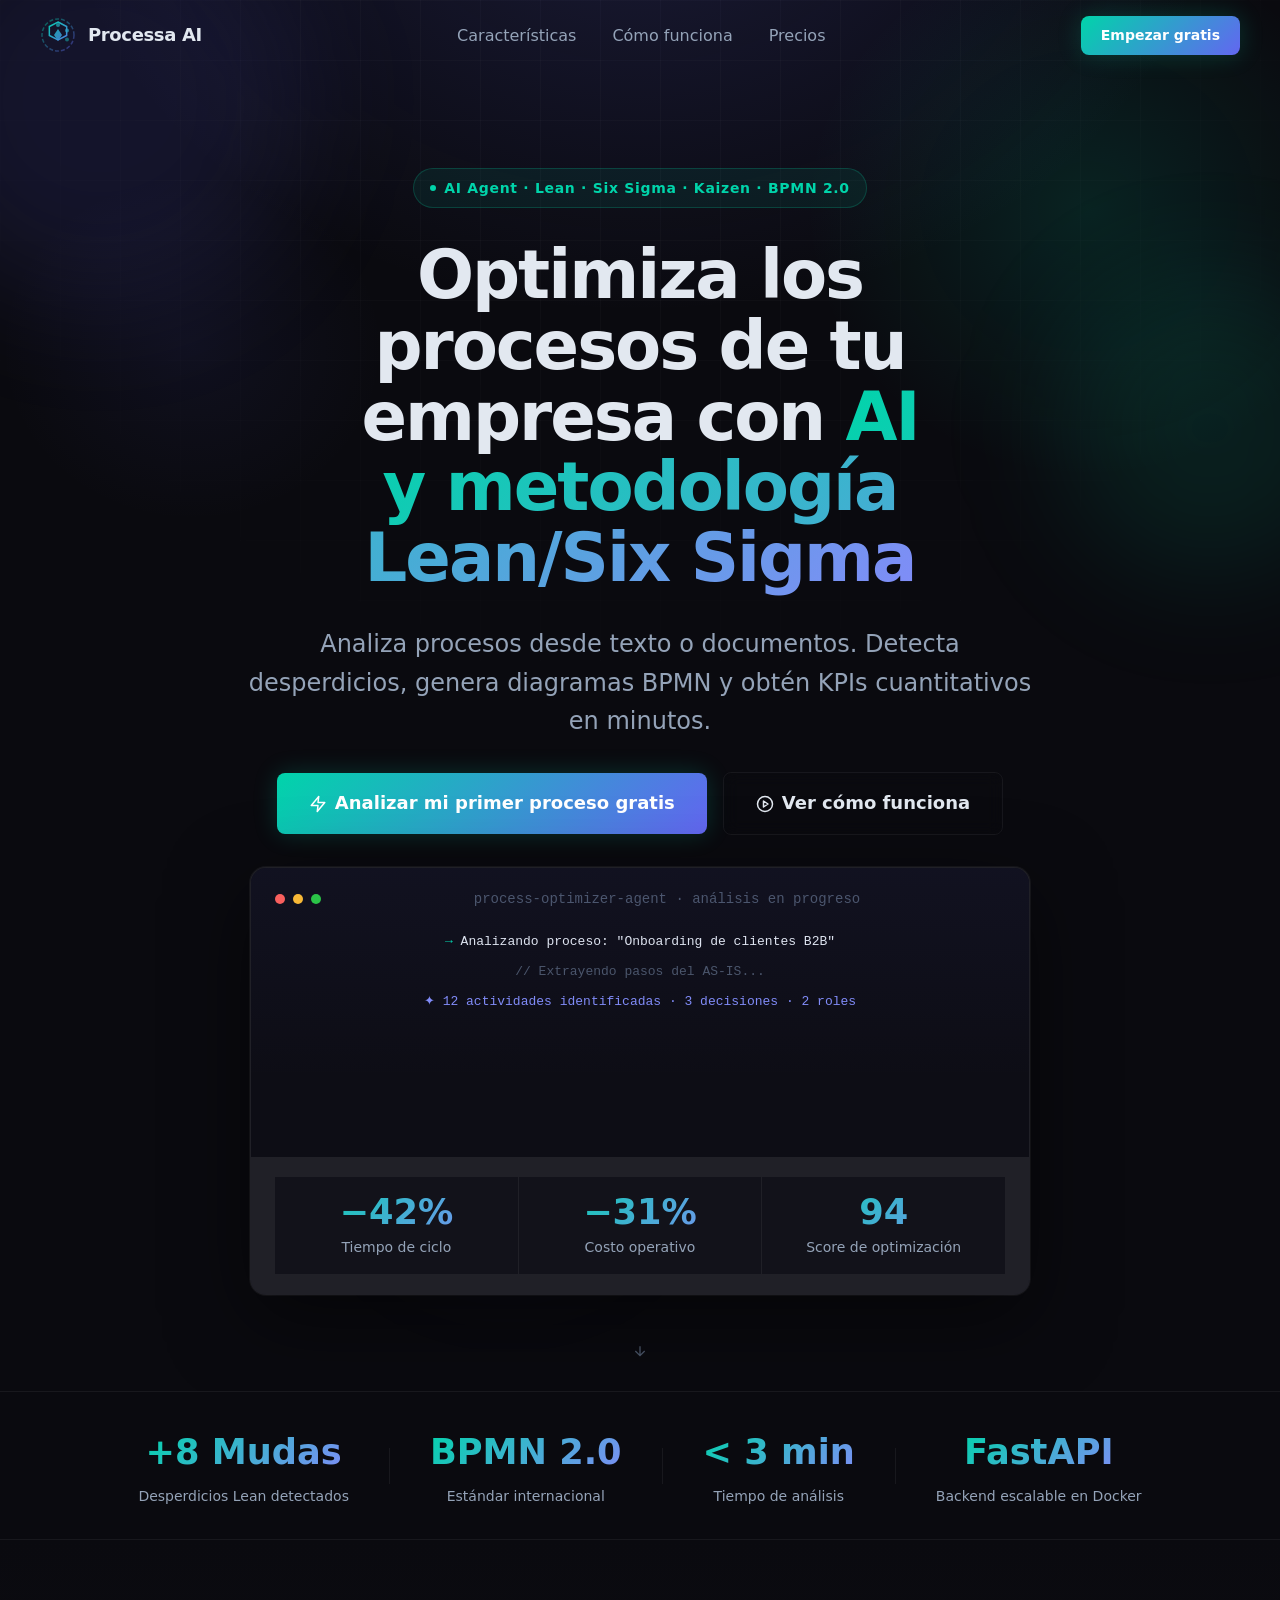
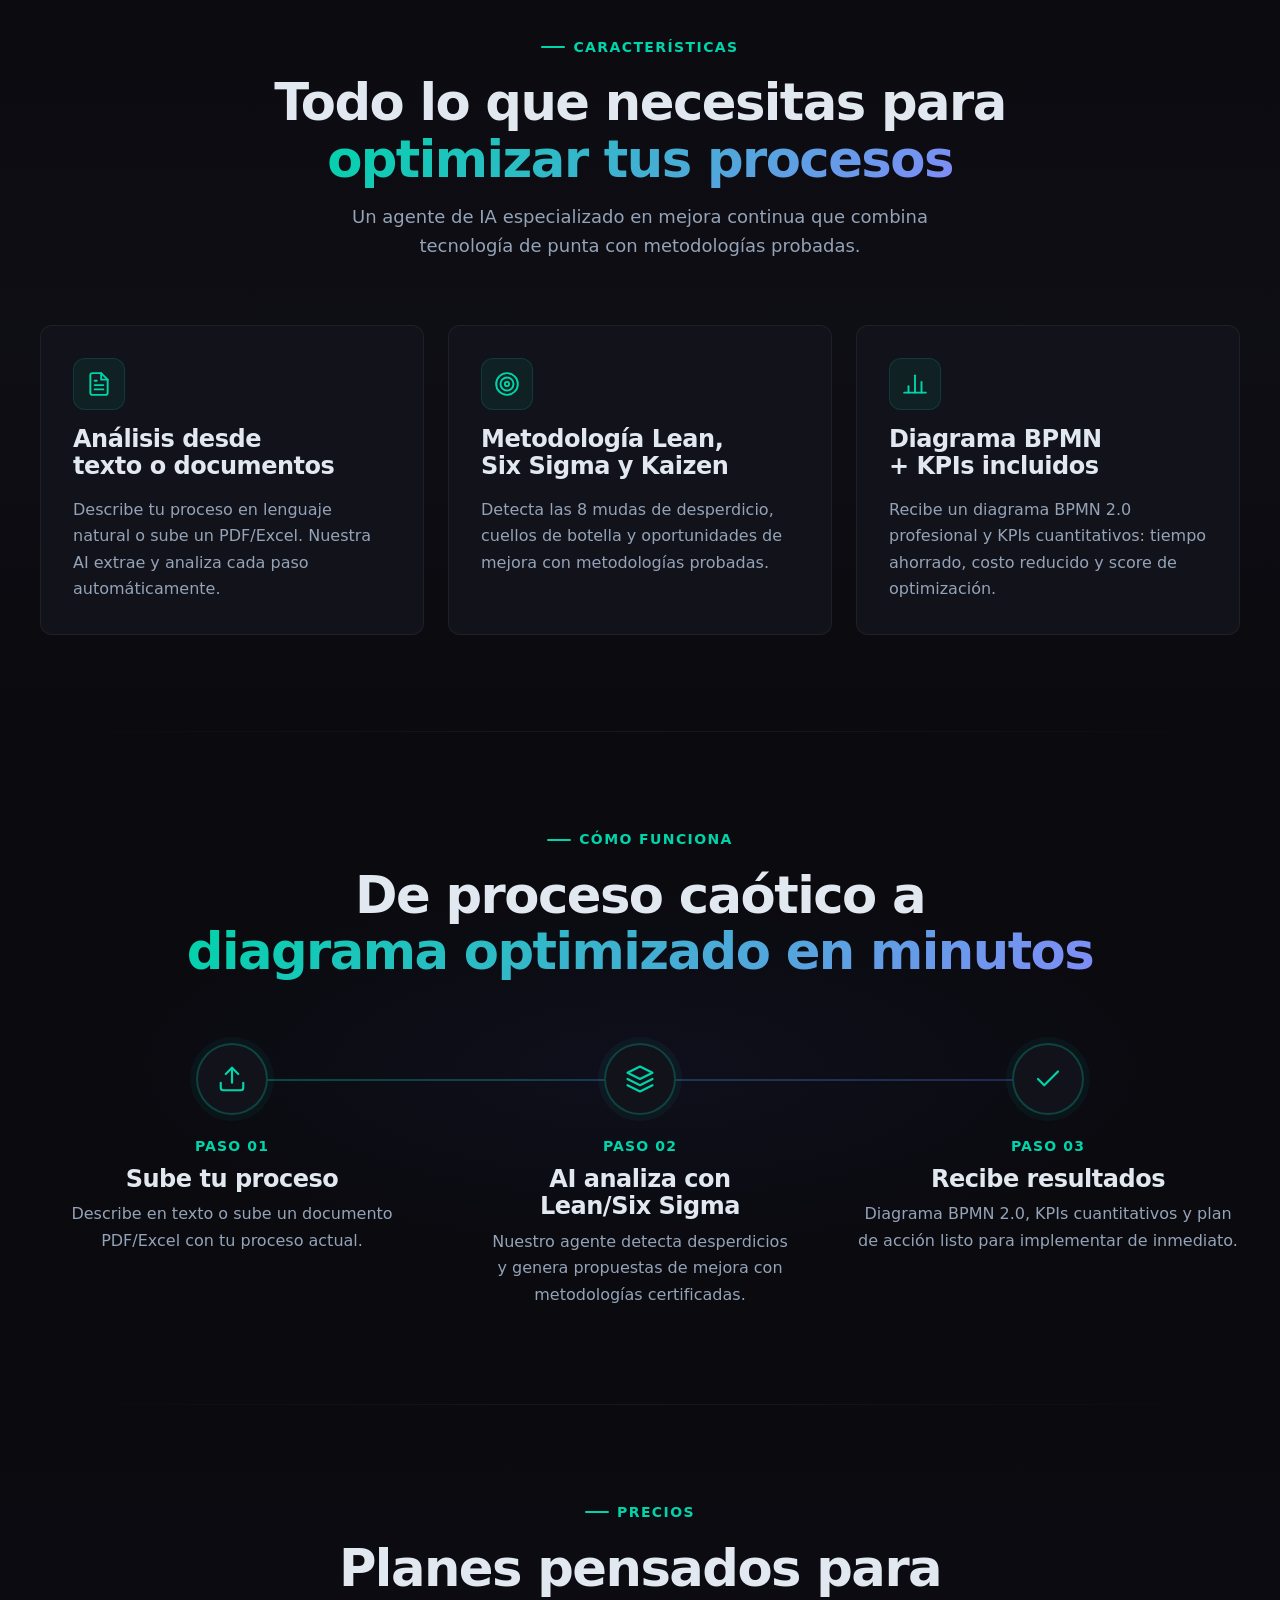
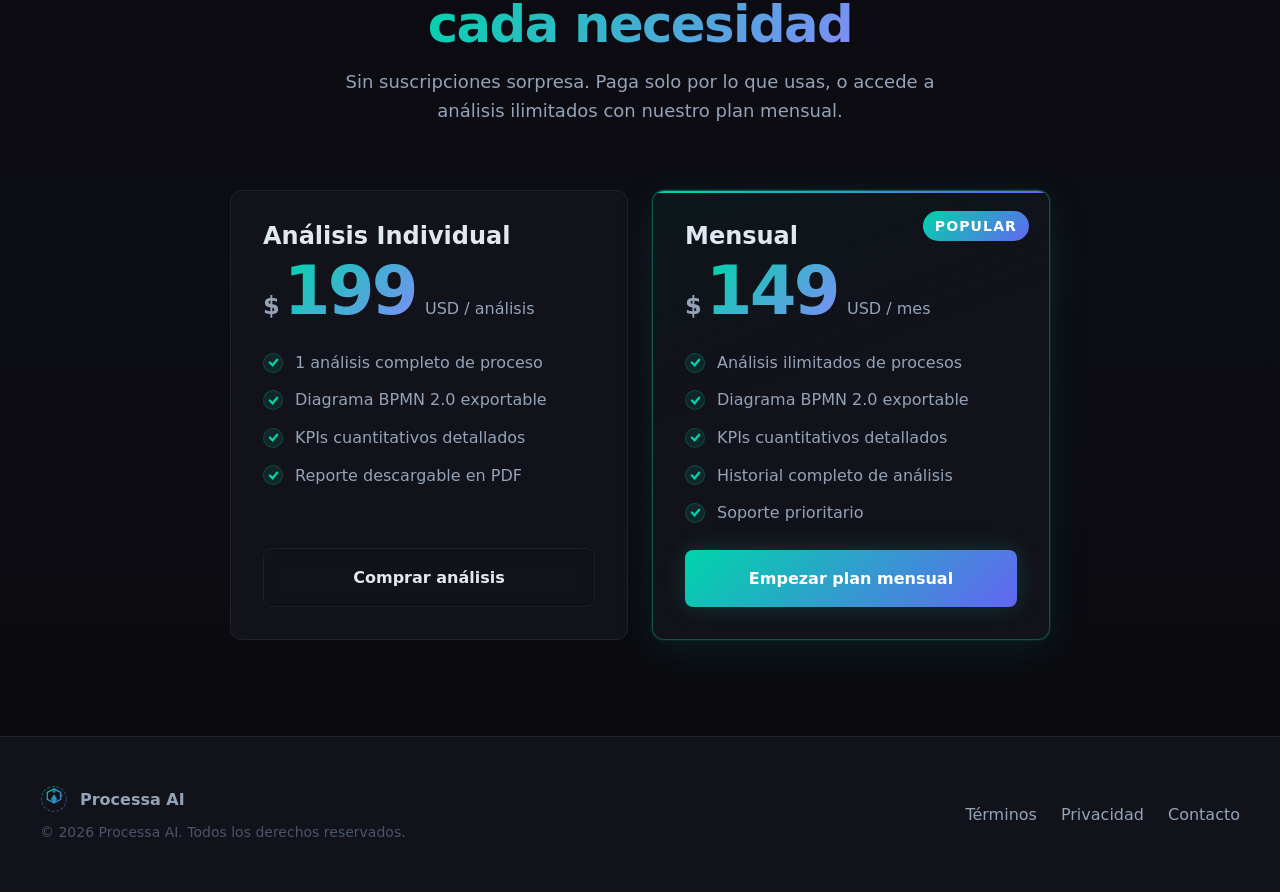
==== commit 8dafcc66: "feat: Processa AI branding + connected node logo + dark/light theme + dashboard by role Steps 1-5 of" ====
--- a/docs/index.html
+++ b/docs/index.html
@@ -3,9 +3,9 @@
 <head>
   <meta charset="UTF-8" />
   <meta name="viewport" content="width=device-width, initial-scale=1.0" />
-  <title>ProcessOptimizer — Optimiza procesos con AI y Lean/Six Sigma</title>
+  <title>Processa AI — Optimiza procesos con AI y Lean/Six Sigma</title>
   <meta name="description" content="Analiza procesos desde texto o documentos. Detecta desperdicios, genera diagramas BPMN 2.0 y obtén KPIs cuantitativos en minutos con metodología Lean/Six Sigma." />
-  <meta property="og:title" content="ProcessOptimizer — AI + Lean/Six Sigma" />
+  <meta property="og:title" content="Processa AI — AI + Lean/Six Sigma" />
   <meta property="og:description" content="Analiza procesos desde texto o documentos. Detecta desperdicios, genera diagramas BPMN 2.0 y obtén KPIs cuantitativos en minutos." />
   <meta property="og:type" content="website" />
 
@@ -1258,7 +1258,7 @@
   <nav class="nav" id="navbar" role="navigation" aria-label="Navegación principal">
     <div class="nav-inner">
       <!-- Logo -->
-      <a href="#" class="nav-logo" aria-label="ProcessOptimizer - Inicio">
+      <a href="#" class="nav-logo" aria-label="Processa AI - Inicio">
         <svg width="36" height="36" viewBox="0 0 36 36" fill="none" aria-hidden="true">
           <!-- Outer ring -->
           <circle cx="18" cy="18" r="16" stroke="url(#logoGrad)" stroke-width="1.5" stroke-dasharray="4 2" opacity="0.4"/>
@@ -1281,7 +1281,7 @@
             </linearGradient>
           </defs>
         </svg>
-        <span class="nav-logo-text">ProcessOptimizer</span>
+        <span class="nav-logo-text">Processa AI</span>
       </a>
 
       <!-- Desktop links -->
@@ -1691,7 +1691,7 @@
   <footer class="footer" role="contentinfo">
     <div class="footer-inner">
       <div class="footer-brand">
-        <a href="#" class="footer-logo" aria-label="ProcessOptimizer - Inicio">
+        <a href="#" class="footer-logo" aria-label="Processa AI - Inicio">
           <svg width="28" height="28" viewBox="0 0 36 36" fill="none" aria-hidden="true">
             <circle cx="18" cy="18" r="16" stroke="url(#footerGrad)" stroke-width="1.5" stroke-dasharray="4 2" opacity="0.4"/>
             <path d="M18 5 L26.66 9.5 L26.66 18.5 L18 23 L9.34 18.5 L9.34 9.5 Z" stroke="url(#footerGrad)" stroke-width="1.5" fill="none"/>
@@ -1705,9 +1705,9 @@
               </linearGradient>
             </defs>
           </svg>
-          <span class="footer-logo-text">ProcessOptimizer</span>
+          <span class="footer-logo-text">Processa AI</span>
         </a>
-        <p class="footer-copy">© 2026 ProcessOptimizer. Todos los derechos reservados.</p>
+        <p class="footer-copy">© 2026 Processa AI. Todos los derechos reservados.</p>
       </div>
 
       <nav class="footer-links" aria-label="Pie de página">
